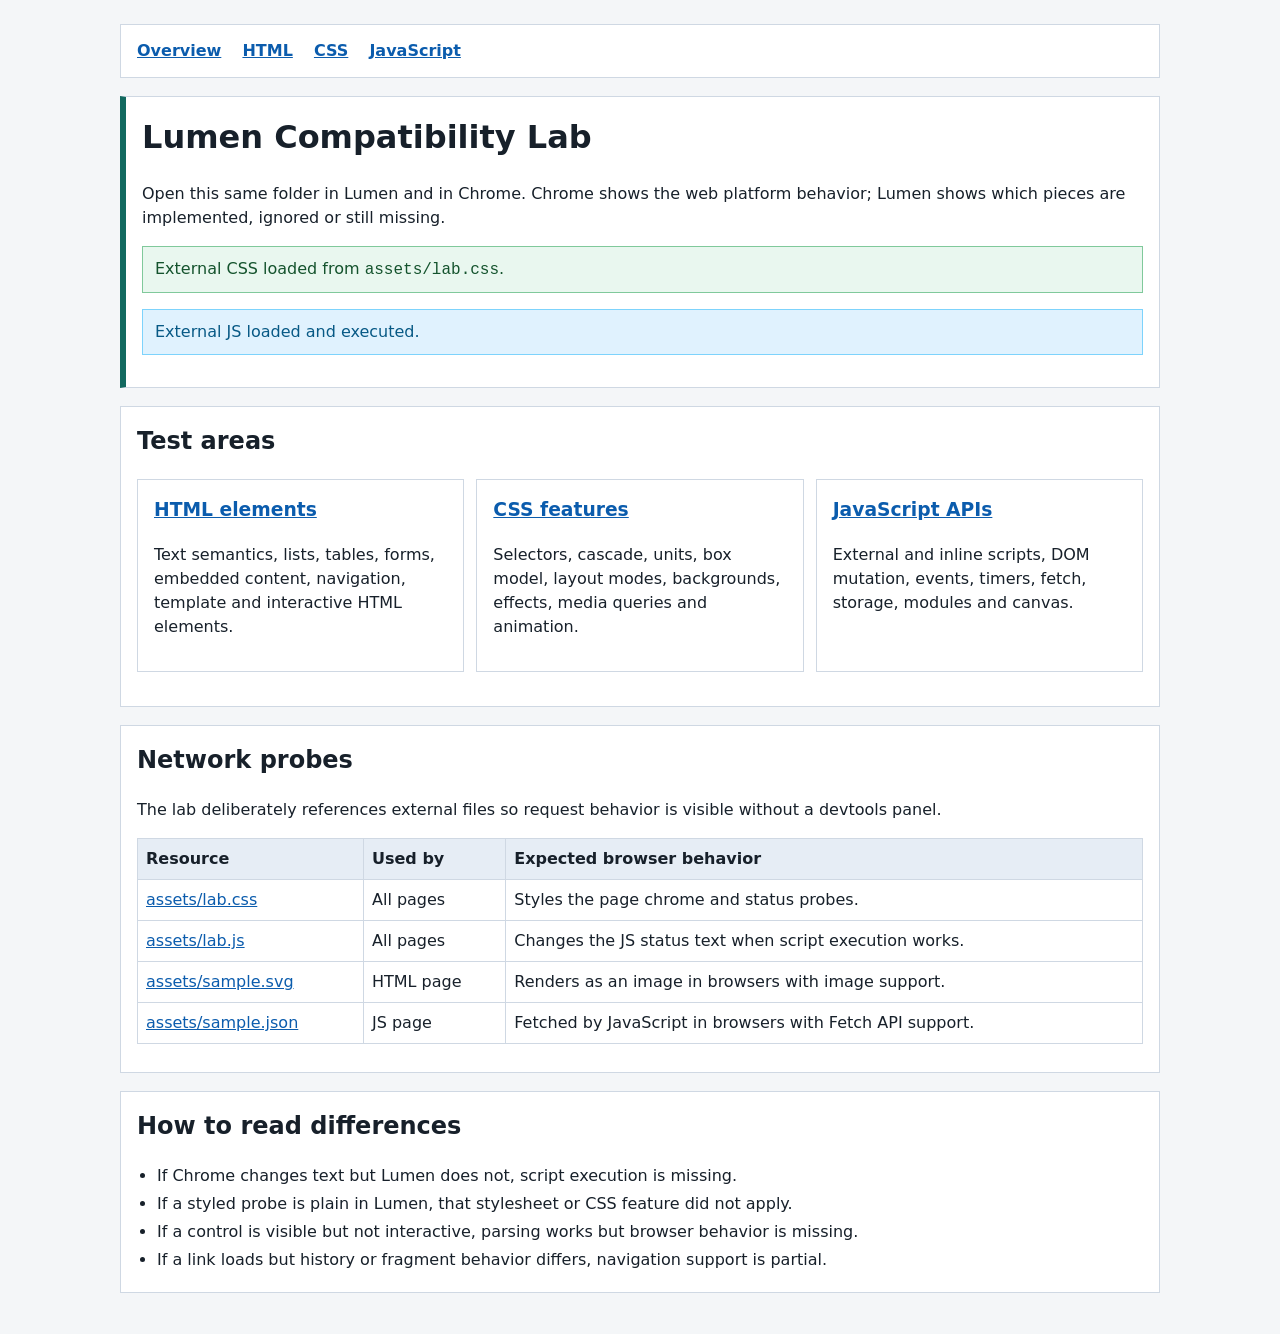
==== docs/support/compat-lab/index.html @ 31b3f4c0 "fix(desktop): navigate on a background thread with HTTP timeouts Navigating to a slow or heavy site " ====
<!doctype html>
<html lang="en">
<head>
  <meta charset="utf-8">
  <meta name="viewport" content="width=device-width, initial-scale=1">
  <title>Lumen Compatibility Lab</title>
  <link rel="stylesheet" href="./assets/lab.css">
  <script src="./assets/lab.js" defer></script>
</head>
<body>
  <div class="page">
    <nav class="topbar" aria-label="Compatibility lab navigation">
      <a href="./index.html">Overview</a>
      <a href="./html.html">HTML</a>
      <a href="./css.html">CSS</a>
      <a href="./js.html">JavaScript</a>
    </nav>

    <header class="hero">
      <h1>Lumen Compatibility Lab</h1>
      <p>
        Open this same folder in Lumen and in Chrome. Chrome shows the web
        platform behavior; Lumen shows which pieces are implemented, ignored
        or still missing.
      </p>
      <p class="css-loaded">External CSS loaded from <code>assets/lab.css</code>.</p>
      <p id="js-status" class="js-pending">External JS has not run.</p>
      <noscript>
        <p class="warning">JavaScript is disabled or unavailable in this browser.</p>
      </noscript>
    </header>

    <main>
      <section class="section">
        <h2>Test areas</h2>
        <div class="grid">
          <article class="test-card">
            <h3><a href="./html.html">HTML elements</a></h3>
            <p>
              Text semantics, lists, tables, forms, embedded content,
              navigation, template and interactive HTML elements.
            </p>
          </article>
          <article class="test-card">
            <h3><a href="./css.html">CSS features</a></h3>
            <p>
              Selectors, cascade, units, box model, layout modes, backgrounds,
              effects, media queries and animation.
            </p>
          </article>
          <article class="test-card">
            <h3><a href="./js.html">JavaScript APIs</a></h3>
            <p>
              External and inline scripts, DOM mutation, events, timers,
              fetch, storage, modules and canvas.
            </p>
          </article>
        </div>
      </section>

      <section class="section">
        <h2>Network probes</h2>
        <p>
          The lab deliberately references external files so request behavior is
          visible without a devtools panel.
        </p>
        <table class="matrix">
          <thead>
            <tr>
              <th>Resource</th>
              <th>Used by</th>
              <th>Expected browser behavior</th>
            </tr>
          </thead>
          <tbody>
            <tr>
              <td><a href="./assets/lab.css">assets/lab.css</a></td>
              <td>All pages</td>
              <td>Styles the page chrome and status probes.</td>
            </tr>
            <tr>
              <td><a href="./assets/lab.js">assets/lab.js</a></td>
              <td>All pages</td>
              <td>Changes the JS status text when script execution works.</td>
            </tr>
            <tr>
              <td><a href="./assets/sample.svg">assets/sample.svg</a></td>
              <td>HTML page</td>
              <td>Renders as an image in browsers with image support.</td>
            </tr>
            <tr>
              <td><a href="./assets/sample.json">assets/sample.json</a></td>
              <td>JS page</td>
              <td>Fetched by JavaScript in browsers with Fetch API support.</td>
            </tr>
          </tbody>
        </table>
      </section>

      <section class="section">
        <h2>How to read differences</h2>
        <ul class="status-list">
          <li>If Chrome changes text but Lumen does not, script execution is missing.</li>
          <li>If a styled probe is plain in Lumen, that stylesheet or CSS feature did not apply.</li>
          <li>If a control is visible but not interactive, parsing works but browser behavior is missing.</li>
          <li>If a link loads but history or fragment behavior differs, navigation support is partial.</li>
        </ul>
      </section>
    </main>
  </div>
</body>
</html>
---- docs/support/compat-lab/assets/lab.css ----
html {
  background: #f4f6f8;
  color: #17202a;
  font-size: 16px;
}

body {
  margin: 0;
  padding: 24px;
  color: #17202a;
  background: #f4f6f8;
  font-family: system-ui, -apple-system, BlinkMacSystemFont, "Segoe UI", sans-serif;
  line-height: 1.5;
}

a {
  color: #0b5cad;
}

a:hover {
  color: #9b1c31;
}

.page {
  max-width: 1040px;
  margin: 0 auto;
}

.topbar {
  margin: 0 0 18px;
  padding: 14px 16px;
  background: #ffffff;
  border-style: solid;
  border-width: 1px;
  border-color: #cfd8e3;
}

.topbar a {
  margin-right: 16px;
  font-weight: 700;
}

.hero,
.section,
.probe,
.test-card {
  margin: 0 0 18px;
  padding: 16px;
  background: #ffffff;
  border-style: solid;
  border-width: 1px;
  border-color: #cfd8e3;
}

.hero {
  border-left-style: solid;
  border-left-width: 6px;
  border-left-color: #12695f;
}

.hero h1,
.section h2,
.test-card h3 {
  margin-top: 0;
}

.grid {
  display: grid;
  grid-template-columns: repeat(3, minmax(0, 1fr));
  gap: 12px;
}

.grid.two {
  grid-template-columns: repeat(2, minmax(0, 1fr));
}

.probe {
  border-left-style: solid;
  border-left-width: 6px;
  border-left-color: #b45309;
}

.css-loaded {
  padding: 10px 12px;
  background: #e9f7ef;
  color: #14532d;
  border-style: solid;
  border-width: 1px;
  border-color: #80c99b;
}

.js-loaded,
.js-pending {
  padding: 10px 12px;
  border-style: solid;
  border-width: 1px;
}

.js-pending {
  background: #fff7ed;
  color: #7c2d12;
  border-color: #fdba74;
}

.js-loaded {
  background: #e0f2fe;
  color: #075985;
  border-color: #7dd3fc;
}

.status-list {
  margin: 0;
  padding-left: 20px;
}

.status-list li {
  margin: 4px 0;
}

.matrix {
  width: 100%;
  border-collapse: collapse;
  margin: 12px 0;
}

.matrix th,
.matrix td {
  padding: 8px;
  border-style: solid;
  border-width: 1px;
  border-color: #cfd8e3;
  text-align: left;
}

.matrix th {
  background: #e6edf5;
}

.sample-box {
  margin: 8px 0;
  padding: 12px;
  background: #eef2ff;
  border-style: solid;
  border-width: 1px;
  border-color: #8da2fb;
}

.muted {
  color: #5f6b7a;
}

.warning {
  padding: 10px 12px;
  background: #fff7ed;
  border-style: solid;
  border-width: 1px;
  border-color: #fdba74;
}

.pass {
  padding: 10px 12px;
  background: #ecfdf5;
  border-style: solid;
  border-width: 1px;
  border-color: #86efac;
}

.fail {
  padding: 10px 12px;
  background: #fef2f2;
  border-style: solid;
  border-width: 1px;
  border-color: #fca5a5;
}

.form-row {
  margin: 10px 0;
}

.form-row label {
  display: block;
  font-weight: 700;
}

input,
select,
textarea,
button {
  margin: 4px 0;
  padding: 7px;
  font: inherit;
}

button {
  cursor: pointer;
}

.asset-image {
  width: 220px;
  max-width: 100%;
  border-style: solid;
  border-width: 1px;
  border-color: #cfd8e3;
}

.dynamic-output {
  min-height: 24px;
  padding: 10px;
  background: #f8fafc;
  border-style: solid;
  border-width: 1px;
  border-color: #cbd5e1;
}

@media (max-width: 720px) {
  body {
    padding: 12px;
  }

  .grid,
  .grid.two {
    display: block;
  }
}
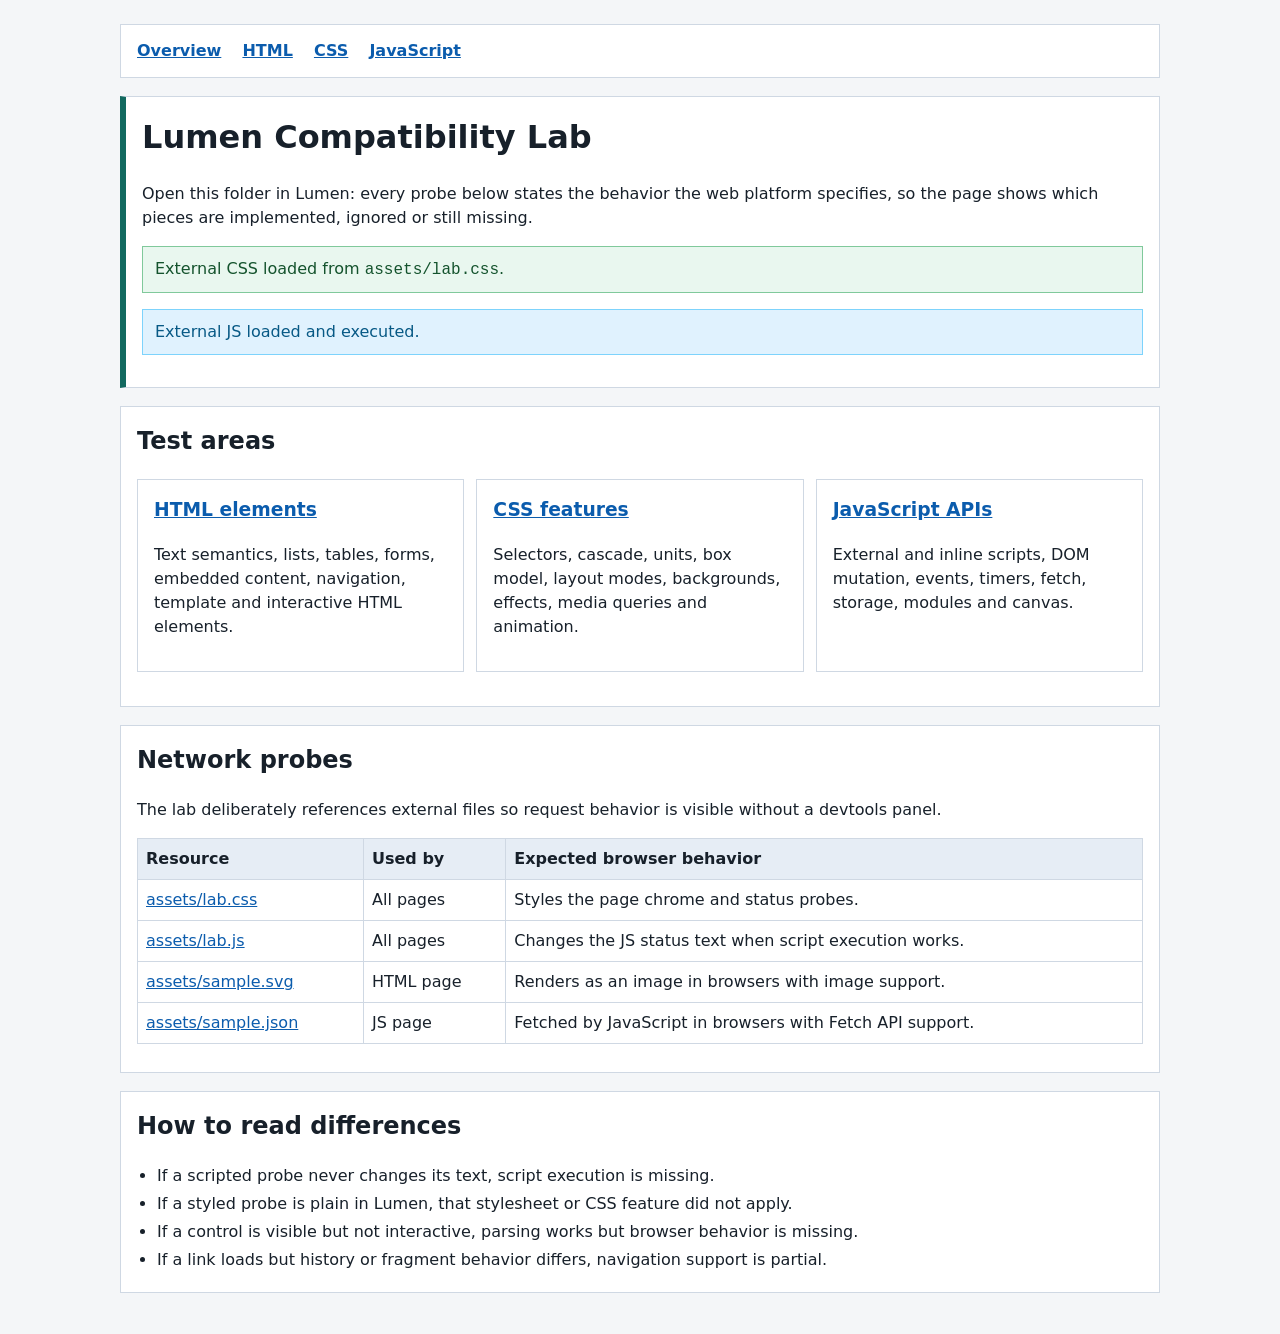
==== commit c962a374: "docs: describe behavior on its own terms, not another browser's The support tables carried three col" ====
--- a/docs/support/compat-lab/index.html
+++ b/docs/support/compat-lab/index.html
@@ -19,9 +19,9 @@
     <header class="hero">
       <h1>Lumen Compatibility Lab</h1>
       <p>
-        Open this same folder in Lumen and in Chrome. Chrome shows the web
-        platform behavior; Lumen shows which pieces are implemented, ignored
-        or still missing.
+        Open this folder in Lumen: every probe below states the behavior
+        the web platform specifies, so the page shows which pieces are
+        implemented, ignored or still missing.
       </p>
       <p class="css-loaded">External CSS loaded from <code>assets/lab.css</code>.</p>
       <p id="js-status" class="js-pending">External JS has not run.</p>
@@ -100,7 +100,7 @@
       <section class="section">
         <h2>How to read differences</h2>
         <ul class="status-list">
-          <li>If Chrome changes text but Lumen does not, script execution is missing.</li>
+          <li>If a scripted probe never changes its text, script execution is missing.</li>
           <li>If a styled probe is plain in Lumen, that stylesheet or CSS feature did not apply.</li>
           <li>If a control is visible but not interactive, parsing works but browser behavior is missing.</li>
           <li>If a link loads but history or fragment behavior differs, navigation support is partial.</li>
